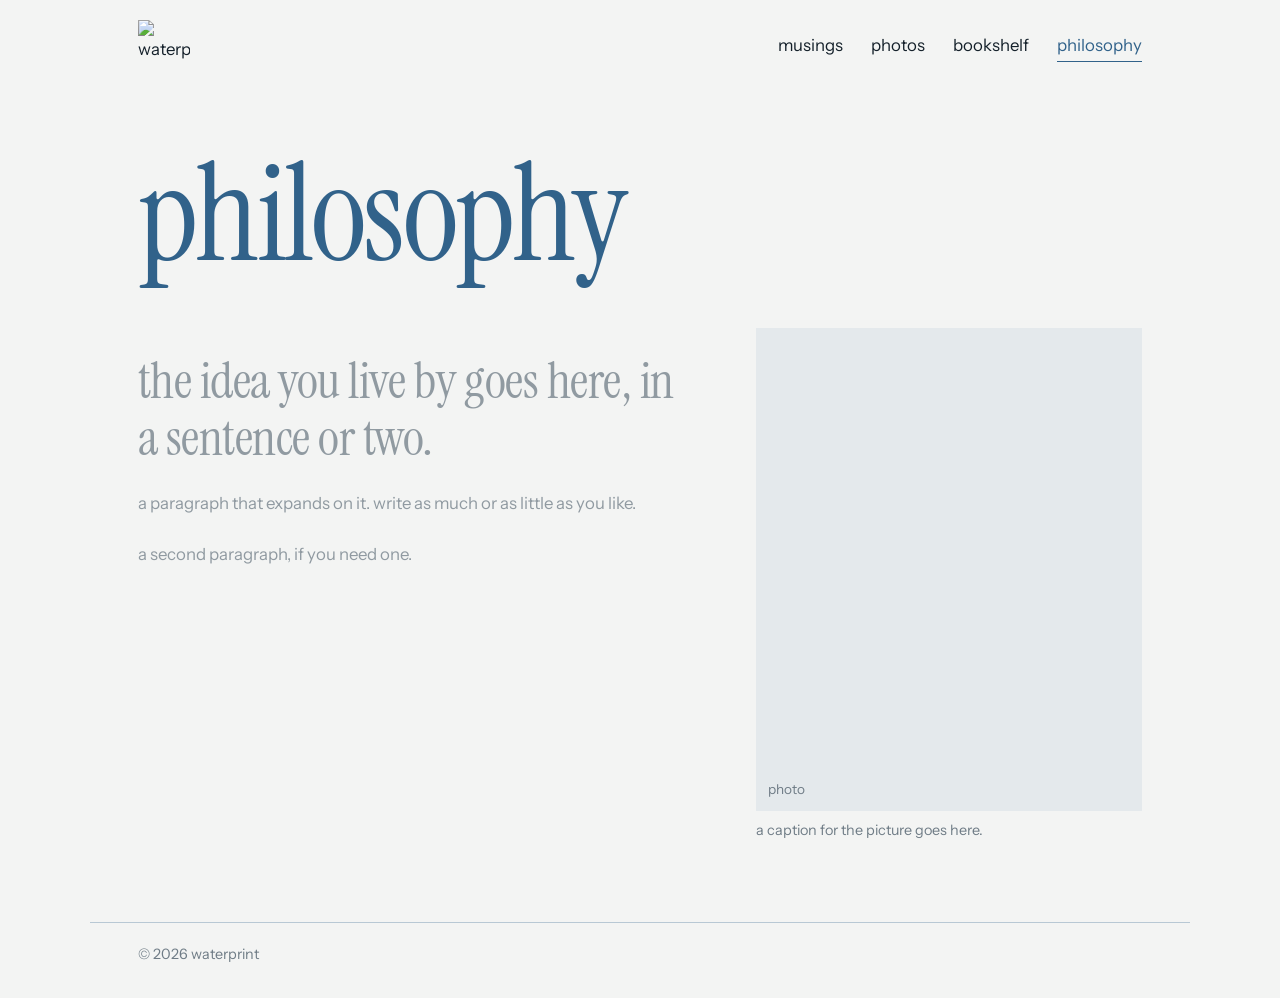
==== philosophy.html @ e061a92d "working" ====
<!DOCTYPE html>
<html lang="en">
<head>
<meta charset="utf-8">
<meta name="viewport" content="width=device-width, initial-scale=1">
<title>philosophy, waterprint.</title>
<link rel="icon" href="images/waterprint_logo.png">
<link rel="preconnect" href="https://fonts.googleapis.com">
<link rel="preconnect" href="https://fonts.gstatic.com" crossorigin>
<link href="https://fonts.googleapis.com/css2?family=Instrument+Serif:ital@0;1&family=Instrument+Sans:wght@400;500&display=swap" rel="stylesheet">
<link rel="stylesheet" href="style.css">
</head>
<body>
<header class="site-header wrap">
  <a class="logo" href="index.html" aria-label="waterprint, home"><img src="images/waterprint_logo.png" alt="waterprint"></a>
  <nav class="nav" aria-label="main">
    <a href="musings.html">musings</a>
    <a href="photos.html">photos</a>
    <a href="bookshelf.html">bookshelf</a>
    <a href="philosophy.html" aria-current="page">philosophy</a>
  </nav>
</header>
<main class="page wrap">
  <h1 class="page-title">philosophy</h1>
  <div class="phil">
    <div class="text">
      <p class="statement blank">the idea you live by goes here, in a sentence or two.</p>
      <p class="blank">a paragraph that expands on it. write as much or as little as you like.</p>
      <p class="blank">a second paragraph, if you need one.</p>
    </div>
    <figure>
      <!-- to add your picture: delete the <span class="ph"> and add
           <img src="images/your-photo.jpg" alt="describe the photo"> inside the frame, then edit the caption. -->
      <div class="frame" style="aspect-ratio:4/5"><span class="ph">photo</span></div>
      <figcaption>a caption for the picture goes here.</figcaption>
    </figure>
  </div>
</main>
<footer class="site-footer wrap">© 2026 waterprint</footer>
</body></html>
---- style.css ----
:root {
  --bg: #F3F4F3;
  --accent: #31628A;
  --deep: #1D3D57;
  --ink: #14202A;
  --muted: #6F7C86;
  --tile: #E4E9EC;
  --rule: rgba(49, 98, 138, 0.3);

  --display: "Instrument Serif", "Bodoni Moda", Didot, Georgia, serif;
  --sans: "Instrument Sans", "SF Pro Text", -apple-system, "Helvetica Neue", Arial, sans-serif;
  --gutter: clamp(1.25rem, 4vw, 3rem);
}

*, *::before, *::after { box-sizing: border-box; }
html { scroll-behavior: smooth; }
body {
  margin: 0;
  min-height: 100svh;
  display: flex;
  flex-direction: column;
  background: var(--bg);
  color: var(--ink);
  font-family: var(--sans);
  font-size: 1.05rem;
  line-height: 1.6;
  -webkit-font-smoothing: antialiased;
}
img { max-width: 100%; display: block; }
a { color: inherit; text-decoration: none; }
a:focus-visible { outline: 2px solid var(--accent); outline-offset: 4px; }
h1, h2, p, ul, figure { margin: 0; }
ul { list-style: none; padding: 0; }

.wrap { width: 100%; max-width: 1100px; margin: 0 auto; padding-left: var(--gutter); padding-right: var(--gutter); }

/* header: logo top left, nav right */
.site-header {
  display: flex;
  align-items: center;
  justify-content: space-between;
  gap: 1rem;
  padding-top: 1.25rem;
  padding-bottom: 1.25rem;
}
.logo img { width: 3.25rem; height: 3.25rem; object-fit: cover; }
.nav { display: flex; flex-wrap: wrap; justify-content: flex-end; gap: 0.25rem 1.75rem; }
.nav a { padding: 0.15rem 0; border-bottom: 1px solid transparent; transition: color .2s, border-color .2s; }
.nav a:hover { color: var(--accent); }
.nav a[aria-current="page"] { color: var(--accent); border-bottom-color: var(--accent); }

/* shared page pieces */
.page { flex: 1; padding-top: clamp(1.5rem, 5vw, 4rem); padding-bottom: 5rem; }
.page-title {
  font-family: var(--display);
  font-weight: 400;
  font-size: clamp(4rem, 12vw, 8.5rem);
  line-height: 0.85;
  letter-spacing: -0.02em;
  color: var(--accent);
}
.intro { margin-top: 1.25rem; max-width: 30ch; color: var(--muted); }
.blank { color: var(--muted); opacity: 0.75; }

.frame { position: relative; overflow: hidden; background: var(--tile); }
.frame img { position: absolute; inset: 0; width: 100%; height: 100%; object-fit: cover; }
.frame .ph { position: absolute; left: 0.8rem; bottom: 0.6rem; font-size: 0.85rem; color: var(--muted); }
figcaption { margin-top: 0.55rem; font-size: 0.9rem; color: var(--muted); }

.site-footer { padding-top: 1.25rem; padding-bottom: 2rem; border-top: 1px solid var(--rule); font-size: 0.9rem; color: var(--muted); }

/* home: a single-screen cover */
body.home { height: 100svh; }
.cover {
  flex: 1;
  min-height: 0;
  width: 100%;
  max-width: 36rem;
  margin: 0 auto;
  padding: 0 var(--gutter) 1.5rem;
  display: flex;
  flex-direction: column;
}
.cover h1 {
  font-family: var(--display);
  font-weight: 400;
  font-size: min(19vw, 6.75rem);
  line-height: 0.9;
  letter-spacing: -0.02em;
  text-align: center;
  white-space: nowrap;
  color: var(--accent);
}
.cover figure { flex: 1; min-height: 0; margin-top: 0.9rem; }
.cover figure img { width: 100%; height: 100%; object-fit: cover; }

/* musings: title left, entries right */
.split {
  display: grid;
  grid-template-columns: minmax(0, 5fr) minmax(0, 7fr);
  gap: clamp(2rem, 6vw, 5rem);
  align-items: start;
}
.split .head { position: sticky; top: 2rem; }
.entries li { border-top: 1px solid var(--rule); }
.entries li:last-child { border-bottom: 1px solid var(--rule); }
.entries a { display: grid; grid-template-columns: 8rem 1fr; gap: 1rem; align-items: baseline; padding: 1.35rem 0; }
.entries .date { font-size: 0.9rem; }
.entries .title { font-family: var(--display); font-size: clamp(1.5rem, 2.6vw, 2rem); line-height: 1.15; }
.entries a:hover .title { color: var(--accent); }

/* photos: staggered gallery */
.gallery { margin-top: clamp(2rem, 5vw, 3.5rem); columns: 3 15rem; column-gap: 1.25rem; }
.gallery figure { break-inside: avoid; margin-bottom: 1.75rem; }

/* bookshelf: shelves, then lists */
.shelves { margin-top: clamp(2rem, 5vw, 3.5rem); }
.shelf {
  display: flex;
  align-items: flex-end;
  gap: 6px;
  height: 11rem;
  padding: 0 0.75rem;
  margin-bottom: 2.25rem;
  border-bottom: 6px solid var(--deep);
}
.book { background: var(--tile); border-radius: 2px 2px 0 0; }
.book:nth-child(4n+1) { height: 92%; width: 2.2rem; }
.book:nth-child(4n+2) { height: 75%; width: 1.8rem; }
.book:nth-child(4n+3) { height: 84%; width: 2.4rem; background: #D3DEE6; }
.book:nth-child(4n+4) { height: 68%; width: 1.9rem; }
.lists { margin-top: 3.5rem; display: grid; grid-template-columns: repeat(3, 1fr); gap: clamp(1.5rem, 4vw, 3rem); }
.lists h2 { font-family: var(--display); font-weight: 400; font-style: italic; font-size: 2rem; line-height: 1; color: var(--accent); margin-bottom: 0.75rem; }
.lists li { border-top: 1px solid var(--rule); padding: 0.6rem 0; }
.lists li span { display: block; font-size: 0.9rem; }

/* philosophy: statement left, picture and caption right */
.phil {
  margin-top: clamp(2rem, 5vw, 3.5rem);
  display: grid;
  grid-template-columns: minmax(0, 7fr) minmax(0, 5fr);
  gap: clamp(2rem, 6vw, 5rem);
  align-items: start;
}
.statement { font-family: var(--display); font-size: clamp(2rem, 4vw, 3.2rem); line-height: 1.12; letter-spacing: -0.01em; }
.phil .text p { margin-top: 1.5rem; max-width: 52ch; }

@media (max-width: 860px) {
  .split, .phil { grid-template-columns: 1fr; }
  .split .head { position: static; }
  .entries a { grid-template-columns: 1fr; gap: 0.15rem; }
  .lists { grid-template-columns: 1fr; }
}
@media (prefers-reduced-motion: reduce) { html { scroll-behavior: auto; } }

/* single musing page */
.post { max-width: 40rem; margin: 0 auto; }
.back { display: inline-block; margin-bottom: 2.5rem; font-size: 0.92rem; color: var(--accent); border-bottom: 1px solid var(--rule); }
.back:hover { border-bottom-color: var(--accent); }
.post-title {
  font-family: var(--display);
  font-weight: 400;
  font-size: clamp(2.75rem, 7vw, 5rem);
  line-height: 0.98;
  letter-spacing: -0.015em;
  color: var(--accent);
}
.post-lead { margin-top: 1.5rem; font-family: var(--display); font-size: clamp(1.4rem, 2.6vw, 1.85rem); line-height: 1.3; }
.post-figure { margin: 2.5rem 0; }
.post-figure.wide { margin-left: calc(-1 * clamp(0rem, 8vw, 6rem)); margin-right: calc(-1 * clamp(0rem, 8vw, 6rem)); }
.post-body { margin-top: 2.5rem; font-size: 1.15rem; line-height: 1.8; }
.post-body p { margin-bottom: 1.5rem; }
.post-body h2 { font-family: var(--display); font-weight: 400; font-style: italic; font-size: 2rem; line-height: 1.1; color: var(--accent); margin: 3rem 0 1rem; }
.post-body blockquote {
  margin: 2.5rem 0;
  padding-left: 1.25rem;
  border-left: 2px solid var(--accent);
  font-family: var(--display);
  font-size: 1.7rem;
  line-height: 1.25;
}
.post-body a { color: var(--accent); border-bottom: 1px solid var(--rule); }
.post-body a:hover { border-bottom-color: var(--accent); }
.post-end { margin-top: 3.5rem; padding-top: 1rem; border-top: 1px solid var(--accent); font-size: 0.92rem; color: var(--muted); }
.post-nav { margin-top: 2rem; display: flex; justify-content: space-between; gap: 1rem; }
.post-nav a { font-family: var(--display); font-size: 1.4rem; line-height: 1.2; }
.post-nav a:hover { color: var(--accent); }
.post-nav .next { text-align: right; margin-left: auto; }
@media (max-width: 860px) { .post-figure.wide { margin-left: 0; margin-right: 0; } }
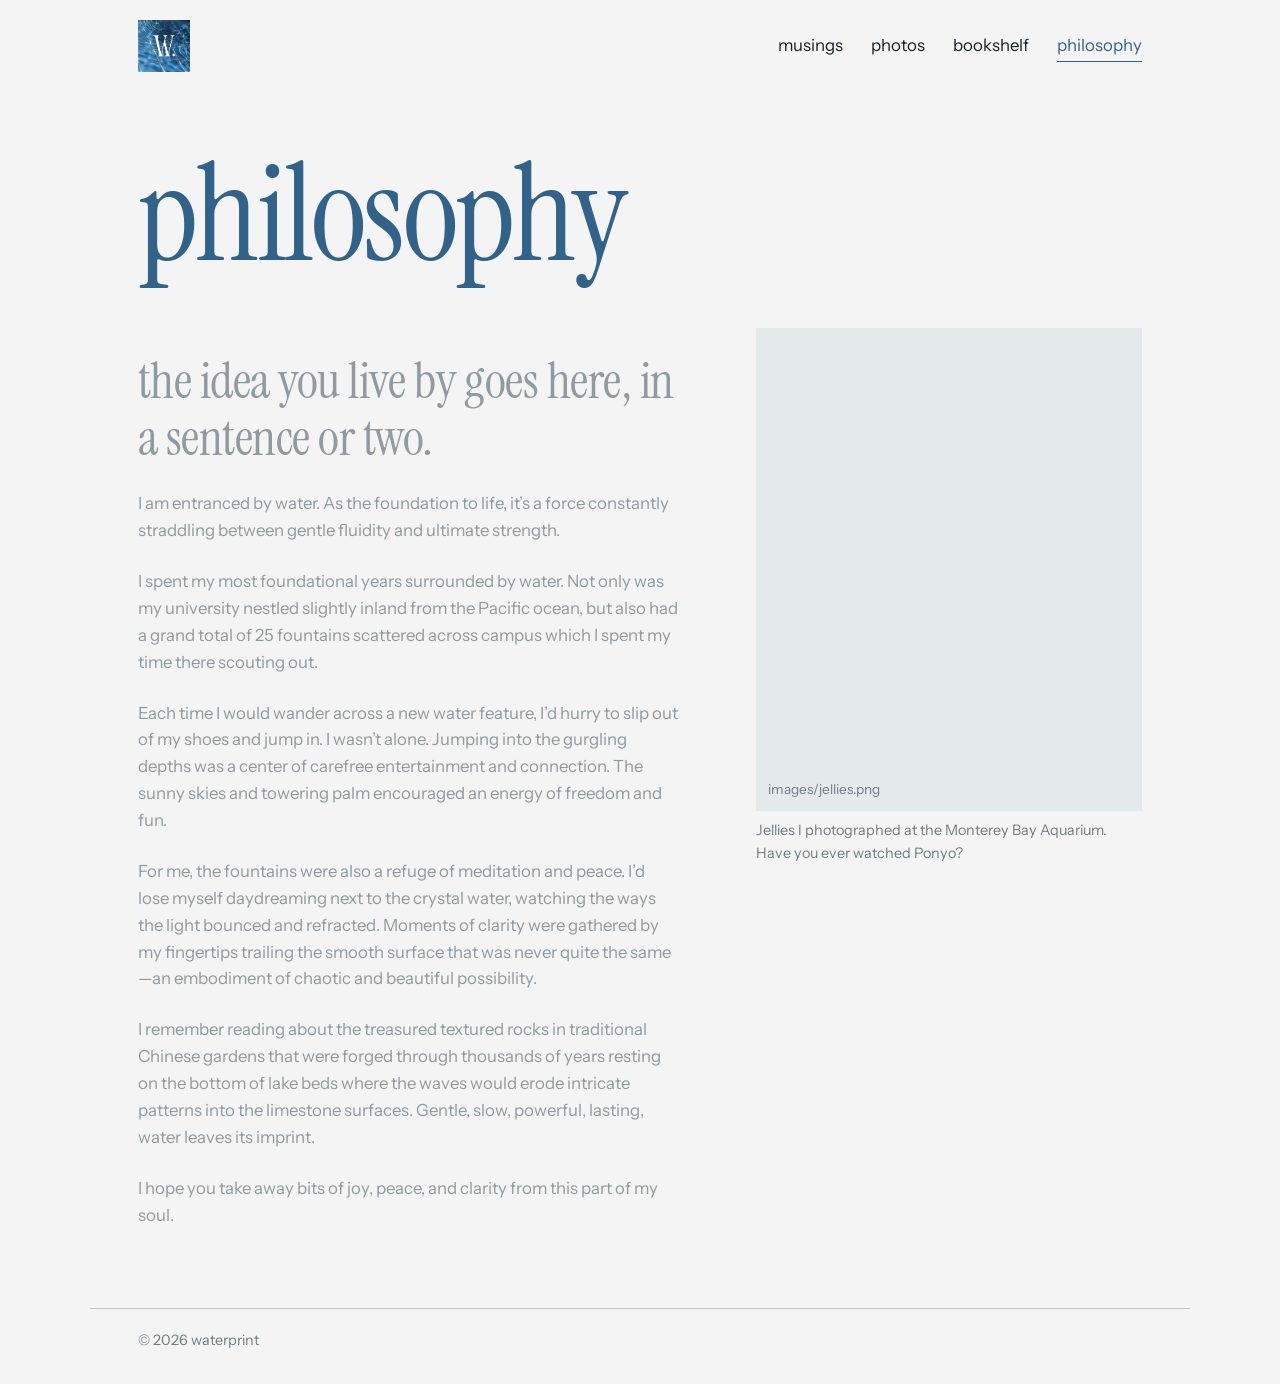
==== commit 90dfad52: "working" ====
--- a/philosophy.html
+++ b/philosophy.html
@@ -25,14 +25,28 @@
   <div class="phil">
     <div class="text">
       <p class="statement blank">the idea you live by goes here, in a sentence or two.</p>
-      <p class="blank">a paragraph that expands on it. write as much or as little as you like.</p>
-      <p class="blank">a second paragraph, if you need one.</p>
+      <p class="blank">I am entranced by water. As the foundation to life, it’s a force constantly straddling between gentle fluidity and ultimate strength.
+
+
+</p>
+      <p class="blank">I spent my most foundational years surrounded by water. Not only was my university nestled slightly inland from the Pacific ocean, but also had a grand total of 25 fountains scattered across campus which I spent my time there scouting out.</p>
+<p class="blank">Each time I would wander across a new water feature, I’d hurry to slip out of my shoes and jump in. I wasn’t alone. Jumping into the gurgling depths was a center of carefree entertainment and connection. The sunny skies and towering palm encouraged an energy of freedom and fun.
+
+</p>
+<p class="blank">For me, the fountains were also a refuge of meditation and peace. I’d lose myself daydreaming next to the crystal water, watching the ways the light bounced and refracted. Moments of clarity were gathered by my fingertips trailing the smooth surface that was never quite the same—an embodiment of chaotic and beautiful possibility.
+
+</p>
+<p class="blank">I remember reading about the treasured textured rocks in traditional Chinese gardens that were forged through thousands of years resting on the bottom of lake beds where the waves would erode intricate patterns into the limestone surfaces. Gentle, slow, powerful, lasting, water leaves its imprint.
+
+</p>
+<p class="blank">I hope you take away bits of joy, peace, and clarity from this part of my soul.
+</p>
     </div>
     <figure>
       <!-- to add your picture: delete the <span class="ph"> and add
            <img src="images/your-photo.jpg" alt="describe the photo"> inside the frame, then edit the caption. -->
-      <div class="frame" style="aspect-ratio:4/5"><span class="ph">photo</span></div>
-      <figcaption>a caption for the picture goes here.</figcaption>
+      <div class="frame" style="aspect-ratio:4/5"><span class="ph">images/jellies.png</span></div>
+      <figcaption>Jellies I photographed at the Monterey Bay Aquarium. Have you ever watched Ponyo?</figcaption>
     </figure>
   </div>
 </main>
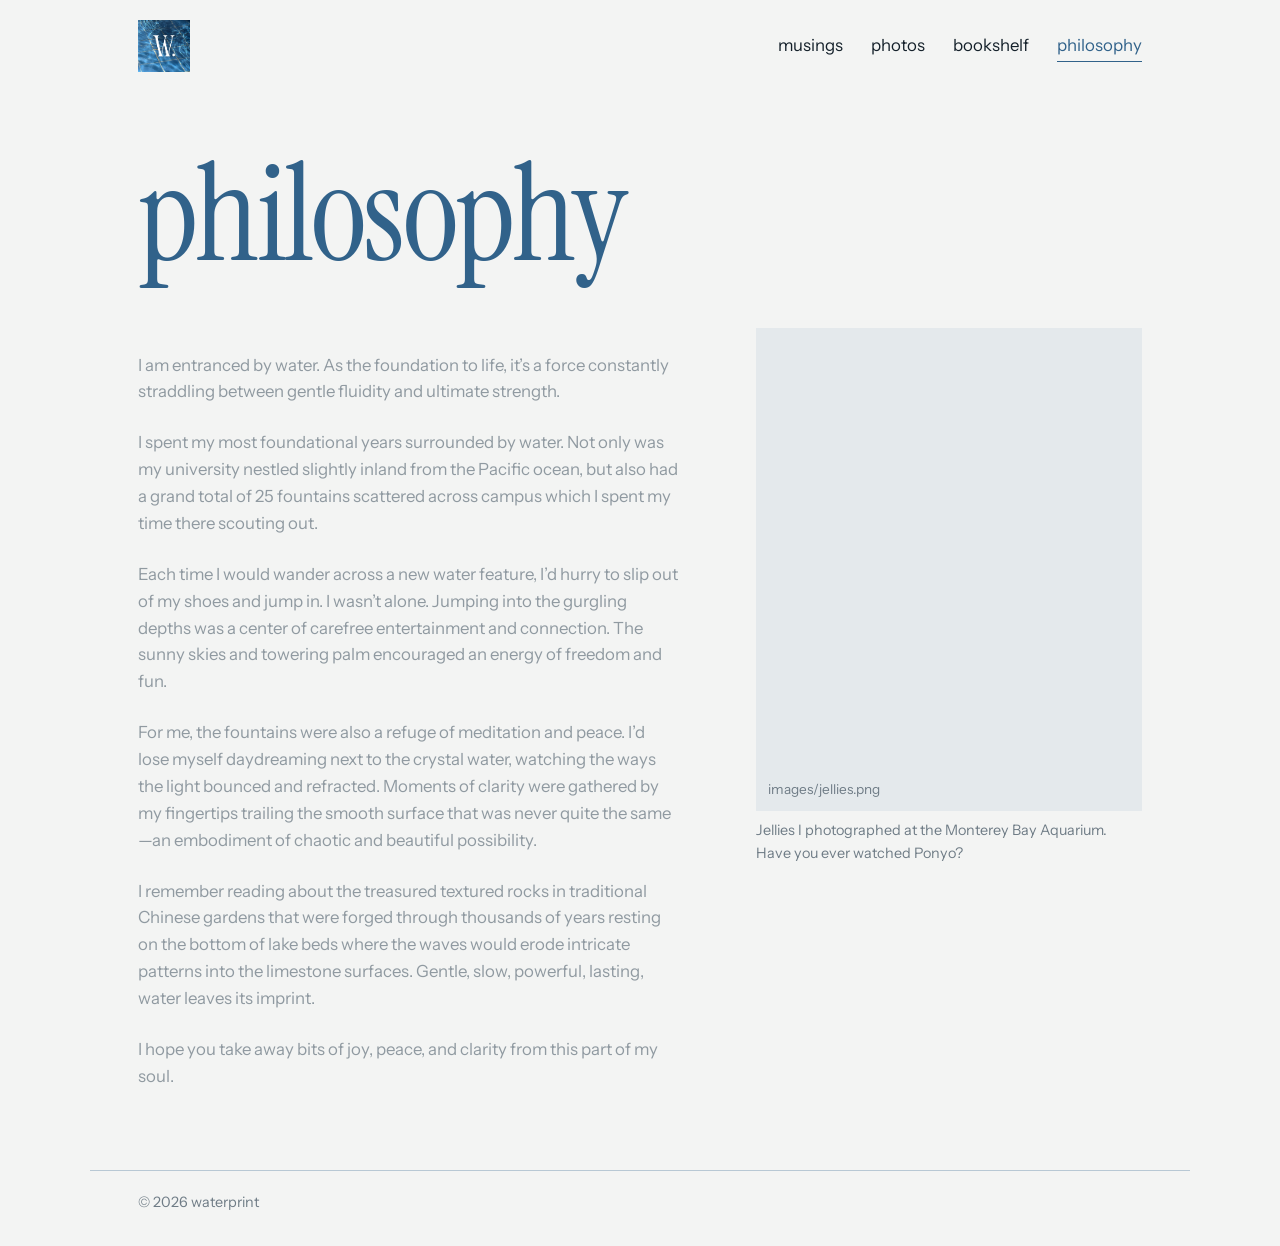
==== commit bd8ede0d: "working" ====
--- a/philosophy.html
+++ b/philosophy.html
@@ -24,7 +24,6 @@
   <h1 class="page-title">philosophy</h1>
   <div class="phil">
     <div class="text">
-      <p class="statement blank">the idea you live by goes here, in a sentence or two.</p>
       <p class="blank">I am entranced by water. As the foundation to life, it’s a force constantly straddling between gentle fluidity and ultimate strength.
 
 
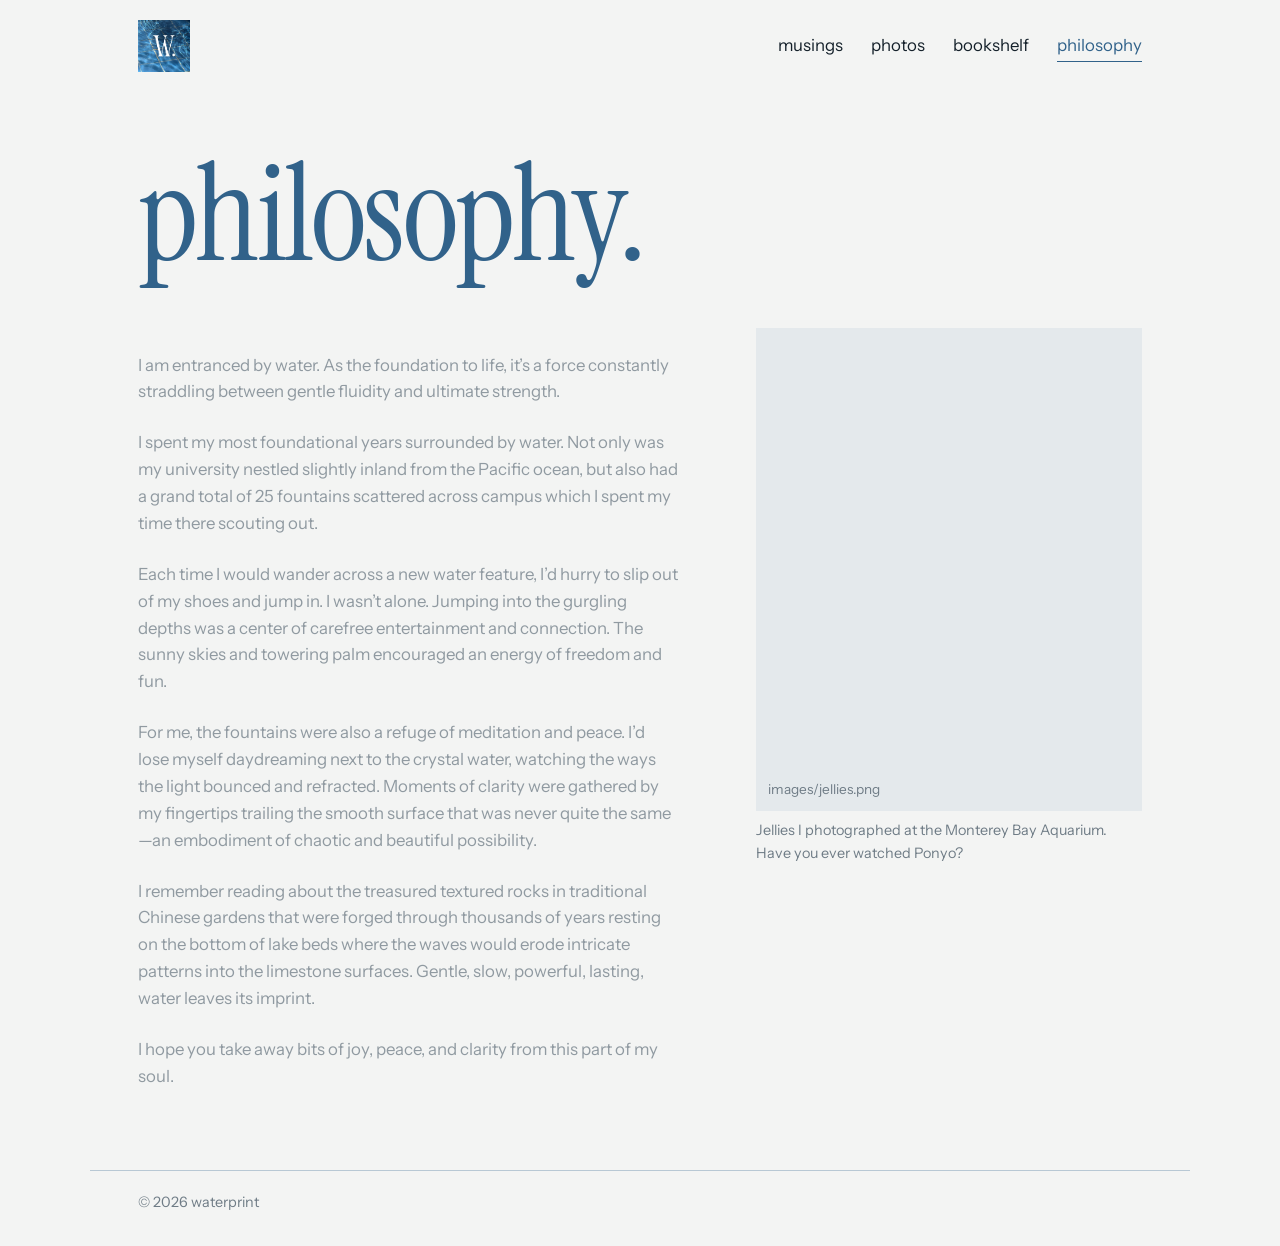
==== commit 5ce153be: "working" ====
--- a/philosophy.html
+++ b/philosophy.html
@@ -21,7 +21,7 @@
   </nav>
 </header>
 <main class="page wrap">
-  <h1 class="page-title">philosophy</h1>
+  <h1 class="page-title">philosophy.</h1>
   <div class="phil">
     <div class="text">
       <p class="blank">I am entranced by water. As the foundation to life, it’s a force constantly straddling between gentle fluidity and ultimate strength.
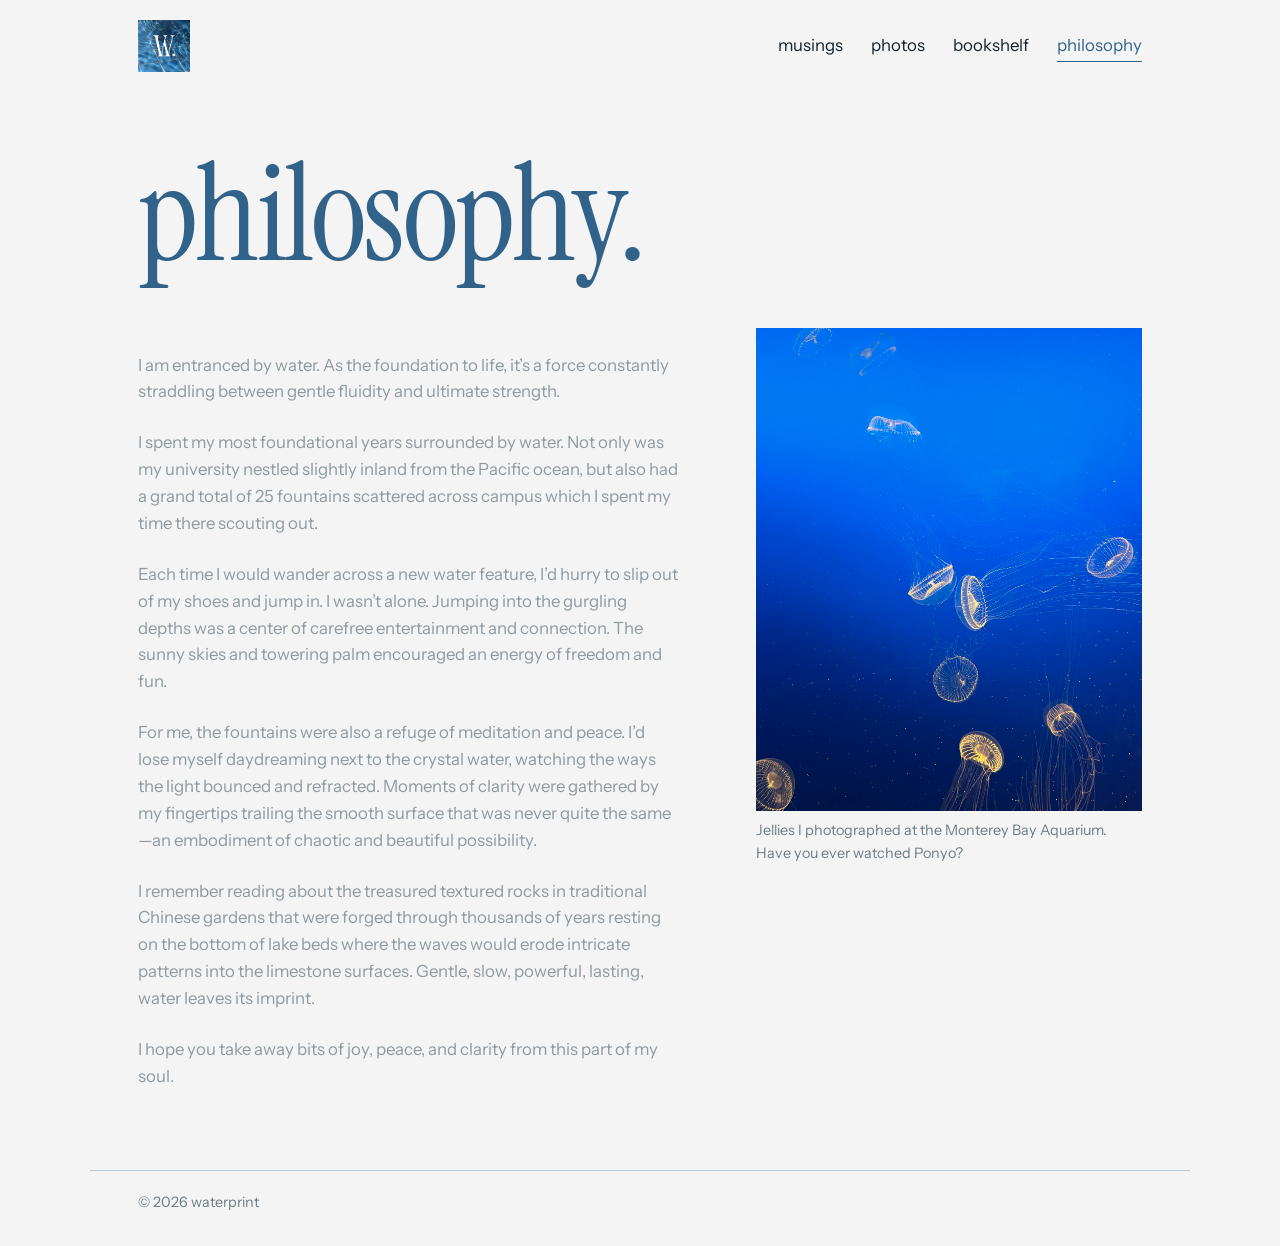
==== commit 6eef2816: "working" ====
--- a/philosophy.html
+++ b/philosophy.html
@@ -44,7 +44,7 @@
     <figure>
       <!-- to add your picture: delete the <span class="ph"> and add
            <img src="images/your-photo.jpg" alt="describe the photo"> inside the frame, then edit the caption. -->
-      <div class="frame" style="aspect-ratio:4/5"><span class="ph">images/jellies.png</span></div>
+      <div class="frame" style="aspect-ratio:4/5"><img src="images/jellies.png"alt="jellyfish"></span></div>
       <figcaption>Jellies I photographed at the Monterey Bay Aquarium. Have you ever watched Ponyo?</figcaption>
     </figure>
   </div>
